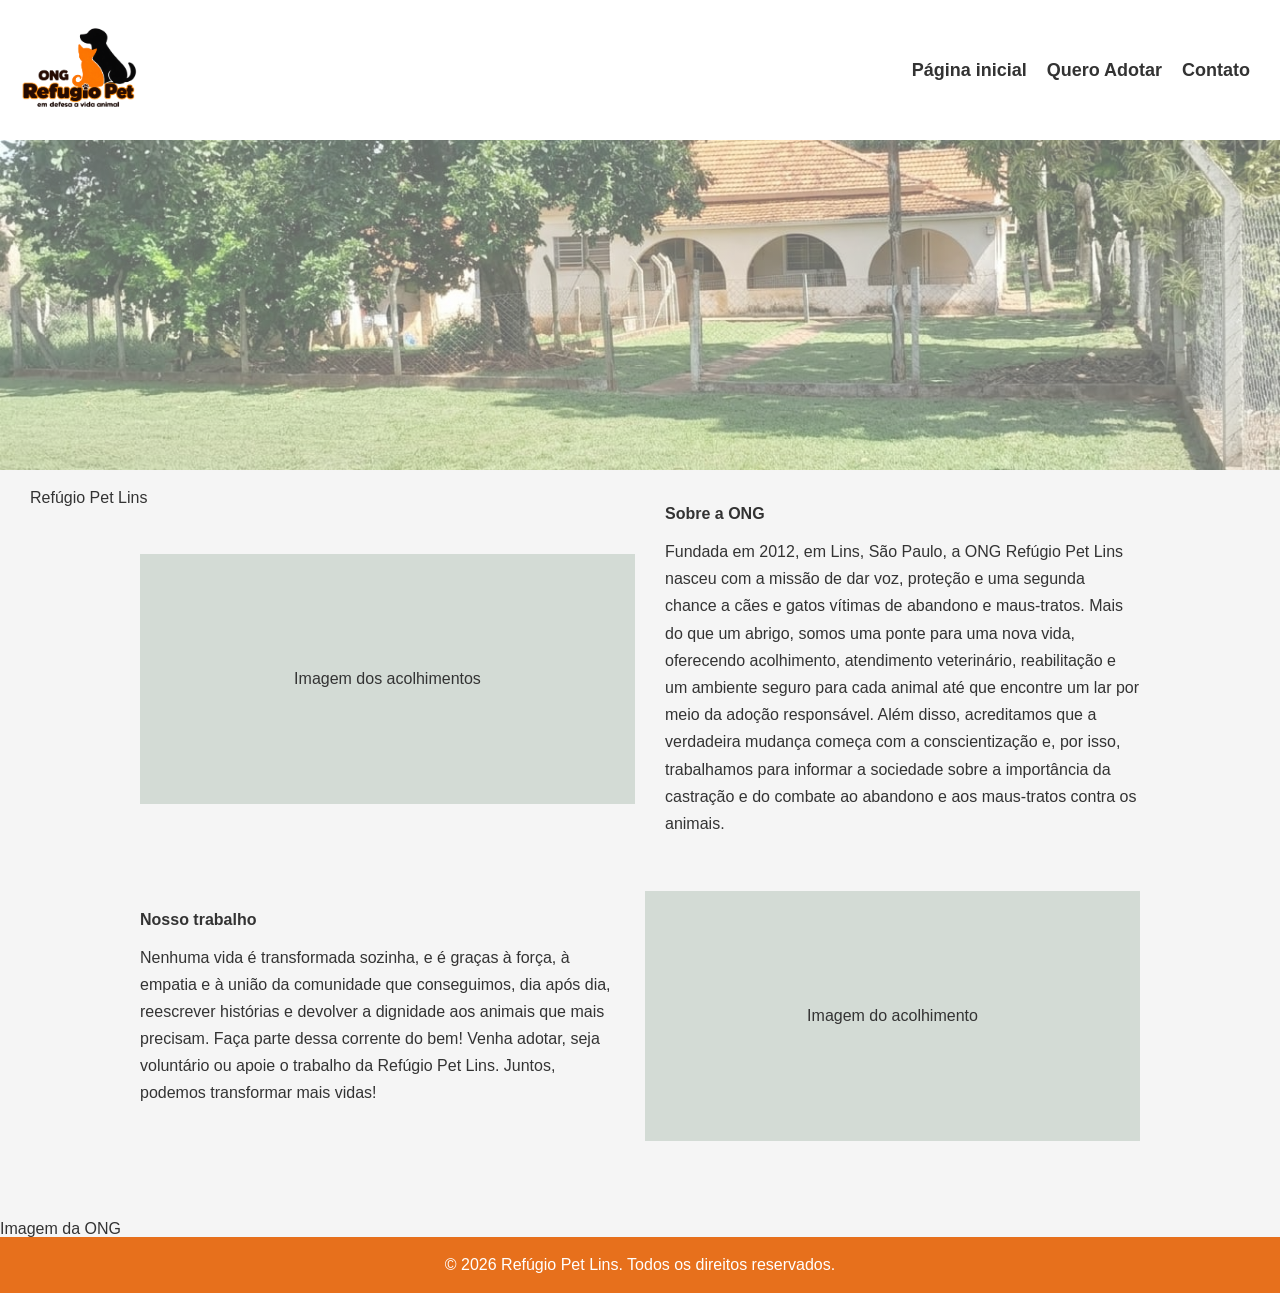
==== codigo/index.html @ ad3b500c "edição dos htmls e css" ====
<html lang="pt-br">

<head>
    <meta charset="UTF-8">
    <meta name="viewport" content="width=device-width, initial-scale=1.0">
    <title>Refúgio Pet Lins</title>

    <link rel="stylesheet" href="css/reset.css">
    <link rel="stylesheet" href="css/estilo.css">
</head>

<body>

    <header class="cabecalho">
        <h1 class="logo"><img src="img/logo-semfundo.png" alt="Refúgio Pet Lins"></h1>

        <nav class="menu-opcoes">
    <ul>
        <li><a href="index.html">Página inicial</a></li>
        <li><a href="catalogo.html">Quero Adotar</a></li>
        <li><a href="contato.html">Contato</a></li>
    </ul>
</nav>
    </header>

    <main>

        <section class="faixa-ong">
        </section>

        <section class="secao-principal">

                <h2>Refúgio Pet Lins</h2>
            </div>

            <div class="conteudo-principal">

                <div class="linha-conteudo">

                    <div class="imagem-ong">
                        <p>Imagem dos acolhimentos</p>
                    </div>
                    <div class="texto-ong">
                        <h1>Sobre a ONG</h1>

                        <p>
                           Fundada em 2012, em Lins, São Paulo, a ONG Refúgio Pet Lins nasceu com a missão de dar voz, proteção e uma segunda chance a cães e gatos vítimas de abandono e maus-tratos. Mais do que um abrigo, somos uma ponte para uma nova vida, oferecendo acolhimento, atendimento veterinário, reabilitação e um ambiente seguro para cada animal até que encontre um lar por meio da adoção responsável. Além disso, acreditamos que a verdadeira mudança começa com a conscientização e, por isso, trabalhamos para informar a sociedade sobre a importância da castração e do combate ao abandono e aos maus-tratos contra os animais.
                        </p>
                    </div>

                </div>


                <div class="linha-conteudo">
                    <div class="texto-ong">
                        <h1>Nosso trabalho</h1>

                        <p>
                            Nenhuma vida é transformada sozinha, e é graças à força, à empatia e à união da comunidade que conseguimos, dia após dia, reescrever histórias e devolver a dignidade aos animais que mais precisam. Faça parte dessa corrente do bem! Venha adotar, seja voluntário ou apoie o trabalho da Refúgio Pet Lins. Juntos, podemos transformar mais vidas!
                        </p>
                    </div>

                    <div class="imagem-ong">
                        <p>Imagem do acolhimento</p>
                    </div>

                </div>

            </div>

        </section>

        <section class="faixa-rodapé">
            <p>Imagem da ONG</p>
        </section>

    </main>

    <footer id="contato">
        <div class="container-rodape">
            <p>
                &copy; 2026 Refúgio Pet Lins.
                Todos os direitos reservados.
            </p>
        </div>
    </footer>

</body>

</html>
---- codigo/css/estilo.css ----
body {
    min-height: 100%;
    margin: 0;
}

body {
    display: flex;
    flex-direction: column;
    min-height: 100vh;
    margin: 0;
    font-family: Arial, sans-serif;
    color: #333333;
}

/* Cabeçalho */
.cabecalho {
    background-color: #FFFFFF;
    position: relative;
    display: flex;
    align-items: center;
    justify-content: space-between;
    gap: 20px;
    padding: 30px 30px;
    min-height: 80px;
}

.logo  img{
    background-position: top left;
    font-size: 14px;
    padding-right: 35px;
    text-align: left;
    padding: 8px;
    position: absolute;
    top: 50%;
    transform: translateY(-50%);
    left: 10px;
    font-size: 24px;
    margin: 0;
    height: 120px;
    width: auto;
}

/* Menu de navegação */
.menu-opcoes ul {
    display: flex;
    flex-wrap: wrap;
    gap: 20px;
    list-style: none;
    margin: 0;
    padding: 0;
    position: relative;
}

.menu-opcoes a {
    color: #333333;
    text-decoration: none;
    font-size: 18px;
    font-weight: bold;
}

.menu-opcoes a:hover {
    text-decoration: none;
    color: #E7701C;
}

/* Conteúdo principal */
main {
    flex: 1;
    background-color: #F5F5F5;
}

.faixa-ong {
    background-image: linear-gradient( rgba(255, 255, 255, 0.4), rgba(255, 255, 255, 0.4)), url('../img/lar-pet.jpeg');
    background-size: cover;
    background-position: center;
    background-repeat: no-repeat;
    width: auto;
    height:  250px;
    padding: 40px;
    text-align: center;
}

.secao-principal {
    padding: 20px 30px 40px;
}

.logo-central {
    text-align: center;
    padding: 30px 0;
    color: #333333;
}

.logo-central img {
    display: block;
    height: 200px;
    width: auto;
    margin: 0 auto;
}

.conteudo-principal {
    max-width: 1000px;
    margin: 0 auto;
}

/* Linhas de texto e imagem */
.linha-conteudo {
    display: flex;
    align-items: center;
    gap: 30px;
    margin-bottom: 40px;
}

.texto-ong,
.imagem-ong {
    flex: 1;
    min-width: 0;
}

.texto-ong h2 {
    margin-top: 0;
    margin-bottom: 16px;
}

.texto-ong p {
    line-height: 1.7;
    margin-bottom: 14px;
}

/* Espaço reservado para as imagens */
.imagem-ong {
    background-color: #D3DBD5;
    min-height: 250px;
    display: flex;
    align-items: center;
    justify-content: center;
    text-align: center;
    padding: 10px;
    box-sizing: border-box;
}

/* Rodapé */
footer {
    background-color: #E7701C;
    color: #FFFFFF;
    padding: 20px;
    text-align: center;
}

.container-rodape {
    max-width: 1000px;
    margin: 0 auto;
}

.texto-ong h1 {
    margin-top: 0;
    margin-bottom: 16px;
    font-weight: bold;
}
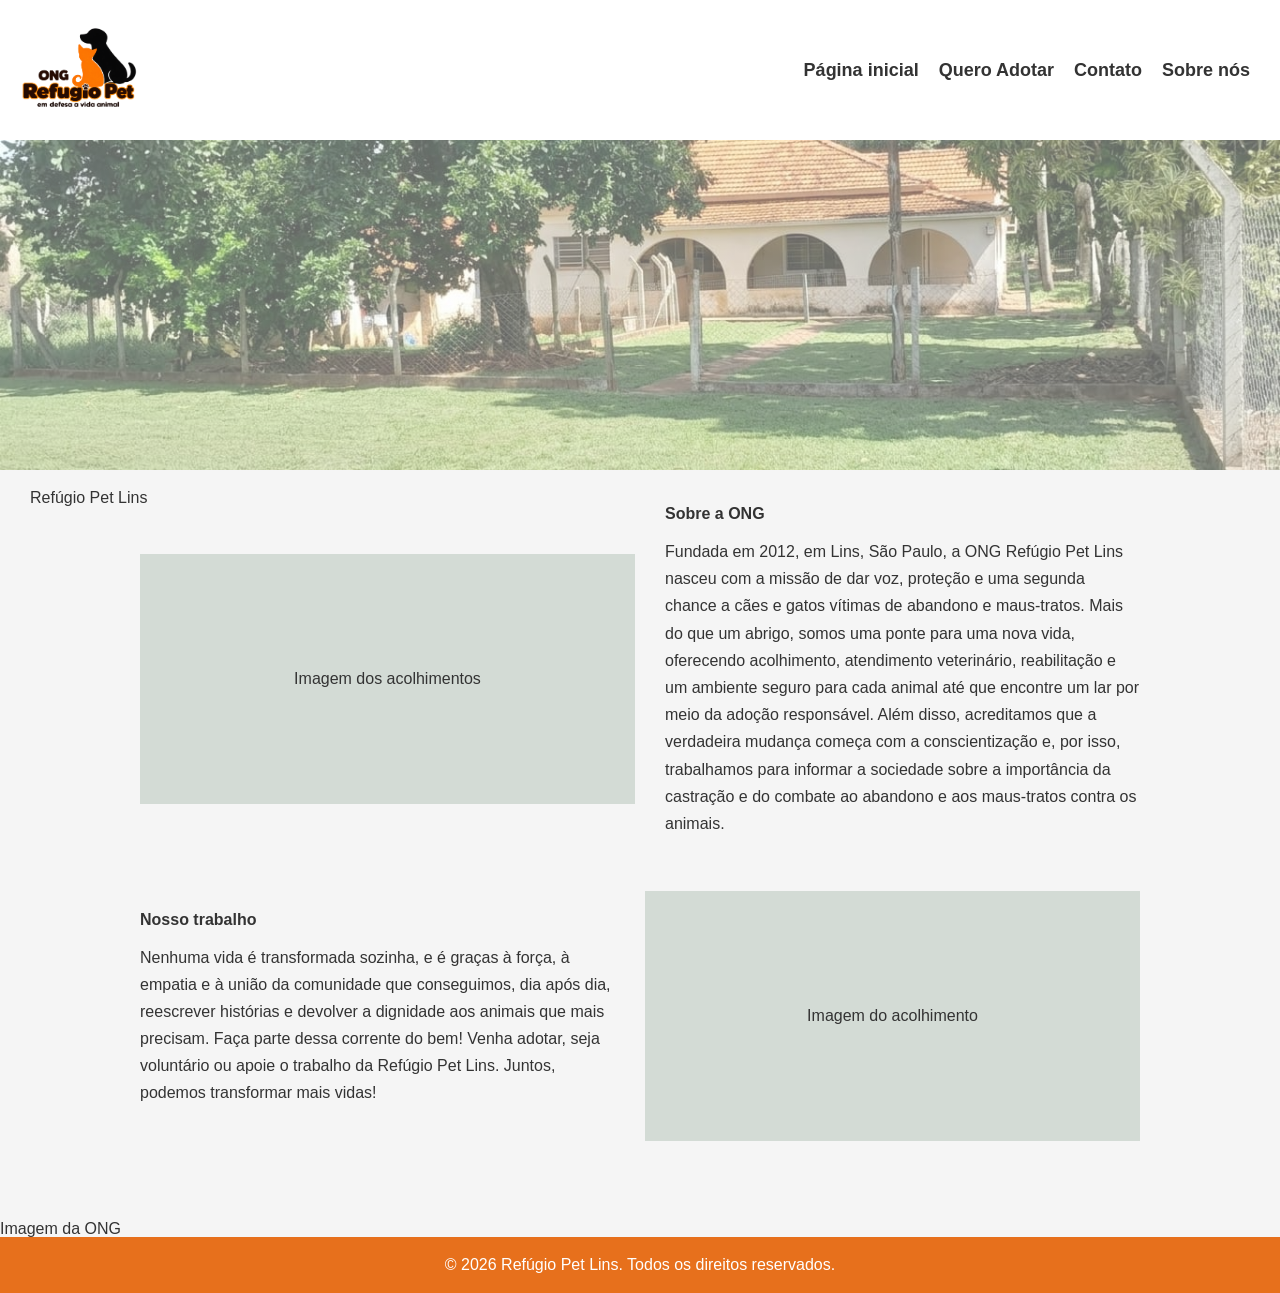
==== commit 50dee8de: "Adição da página inicial" ====
--- a/codigo/index.html
+++ b/codigo/index.html
@@ -16,9 +16,10 @@
 
         <nav class="menu-opcoes">
     <ul>
-        <li><a href="index.html">Página inicial</a></li>
+        <li><a href="pagina-inicial.html">Página inicial</a></li>
         <li><a href="catalogo.html">Quero Adotar</a></li>
         <li><a href="contato.html">Contato</a></li>
+        <li><a href="index.html">Sobre nós</a></li>
     </ul>
 </nav>
     </header>
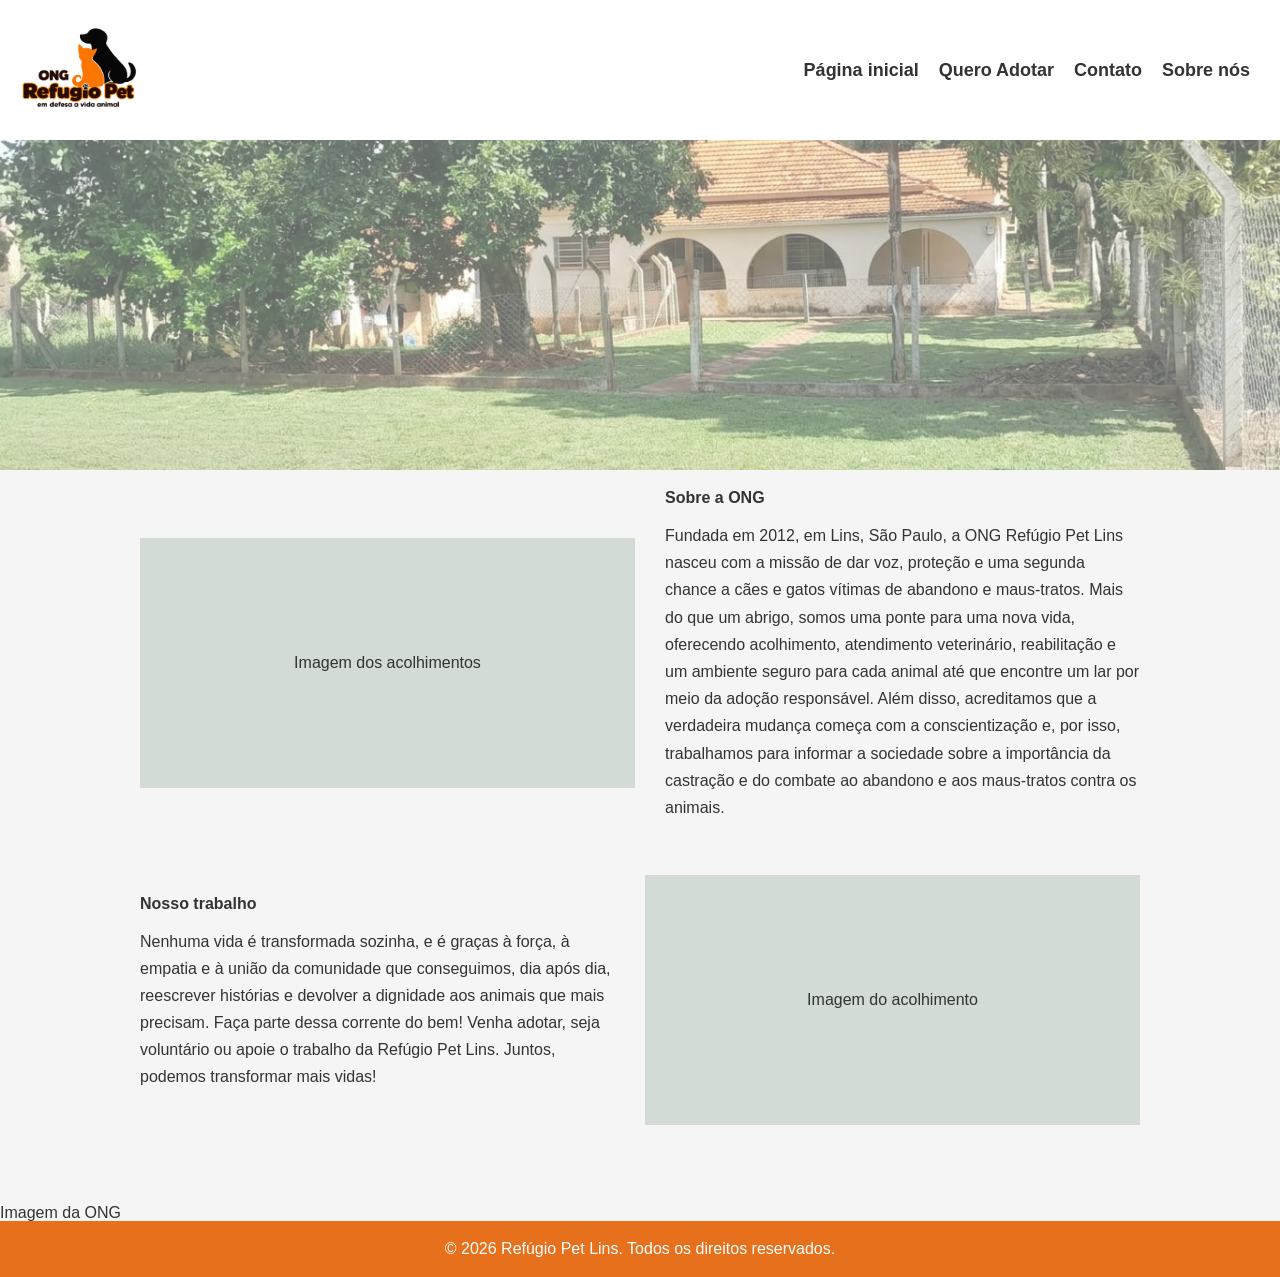
==== commit 1489a352: "frase de impacto no final da página inicial" ====
--- a/codigo/index.html
+++ b/codigo/index.html
@@ -30,8 +30,6 @@
         </section>
 
         <section class="secao-principal">
-
-                <h2>Refúgio Pet Lins</h2>
             </div>
 
             <div class="conteudo-principal">
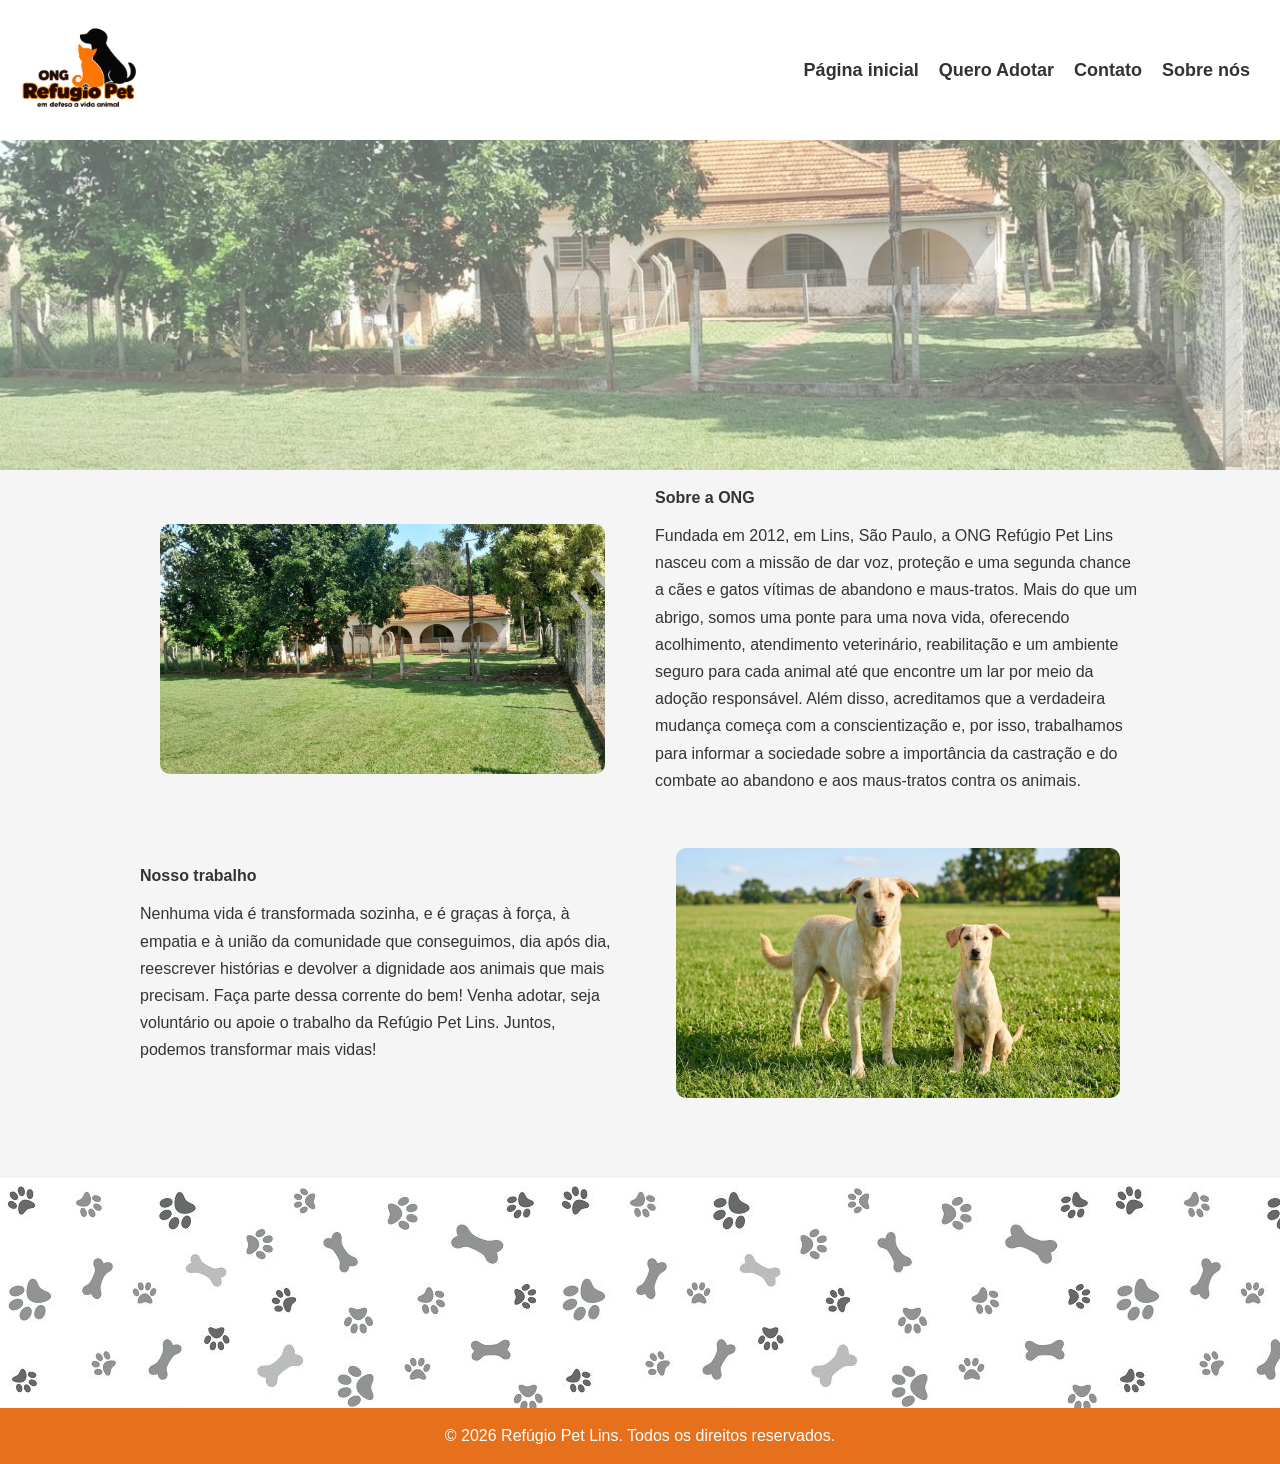
==== commit 7692a412: "organização e alteração de todas as páginas" ====
--- a/codigo/index.html
+++ b/codigo/index.html
@@ -12,7 +12,7 @@
 <body>
 
     <header class="cabecalho">
-        <h1 class="logo"><img src="img/logo-semfundo.png" alt="Refúgio Pet Lins"></h1>
+        <h1 class="logo"><a href="pagina-inicial.html"><img src="img/logo-semfundo.png" alt="Refúgio Pet Lins"></a></h1>
 
         <nav class="menu-opcoes">
     <ul>
@@ -37,8 +37,9 @@
                 <div class="linha-conteudo">
 
                     <div class="imagem-ong">
-                        <p>Imagem dos acolhimentos</p>
+                        <img src="img/lar-pet.jpeg">
                     </div>
+
                     <div class="texto-ong">
                         <h1>Sobre a ONG</h1>
 
@@ -60,7 +61,7 @@
                     </div>
 
                     <div class="imagem-ong">
-                        <p>Imagem do acolhimento</p>
+                        <img src="img/WhatsApp Image 2026-11-08 at 14.06.10 (3).jpeg">
                     </div>
 
                 </div>
@@ -70,7 +71,6 @@
         </section>
 
         <section class="faixa-rodapé">
-            <p>Imagem da ONG</p>
         </section>
 
     </main>
--- a/codigo/css/estilo.css
+++ b/codigo/css/estilo.css
@@ -80,6 +80,15 @@
     text-align: center;
 }
 
+.faixa-rodapé {
+   background-image: url(../img/fundo-patas.jpeg);
+    background-repeat: repeat;
+    width: auto;
+    height:  150px;
+    padding: 40px;
+    text-align: center;
+}
+
 .secao-principal {
     padding: 20px 30px 40px;
 }
@@ -128,14 +137,22 @@
 
 /* Espaço reservado para as imagens */
 .imagem-ong {
-    background-color: #D3DBD5;
-    min-height: 250px;
     display: flex;
     align-items: center;
     justify-content: center;
     text-align: center;
-    padding: 10px;
     box-sizing: border-box;
+}
+
+.imagem-ong img {
+    width: auto;
+    height:250px;
+    object-fit: cover; /* Corta a imagem sem distorcer */
+    display: block;
+    background-size: cover;
+    background-position: center;
+    background-repeat: no-repeat;
+    border-radius: 10px;
 }
 
 /* Rodapé */
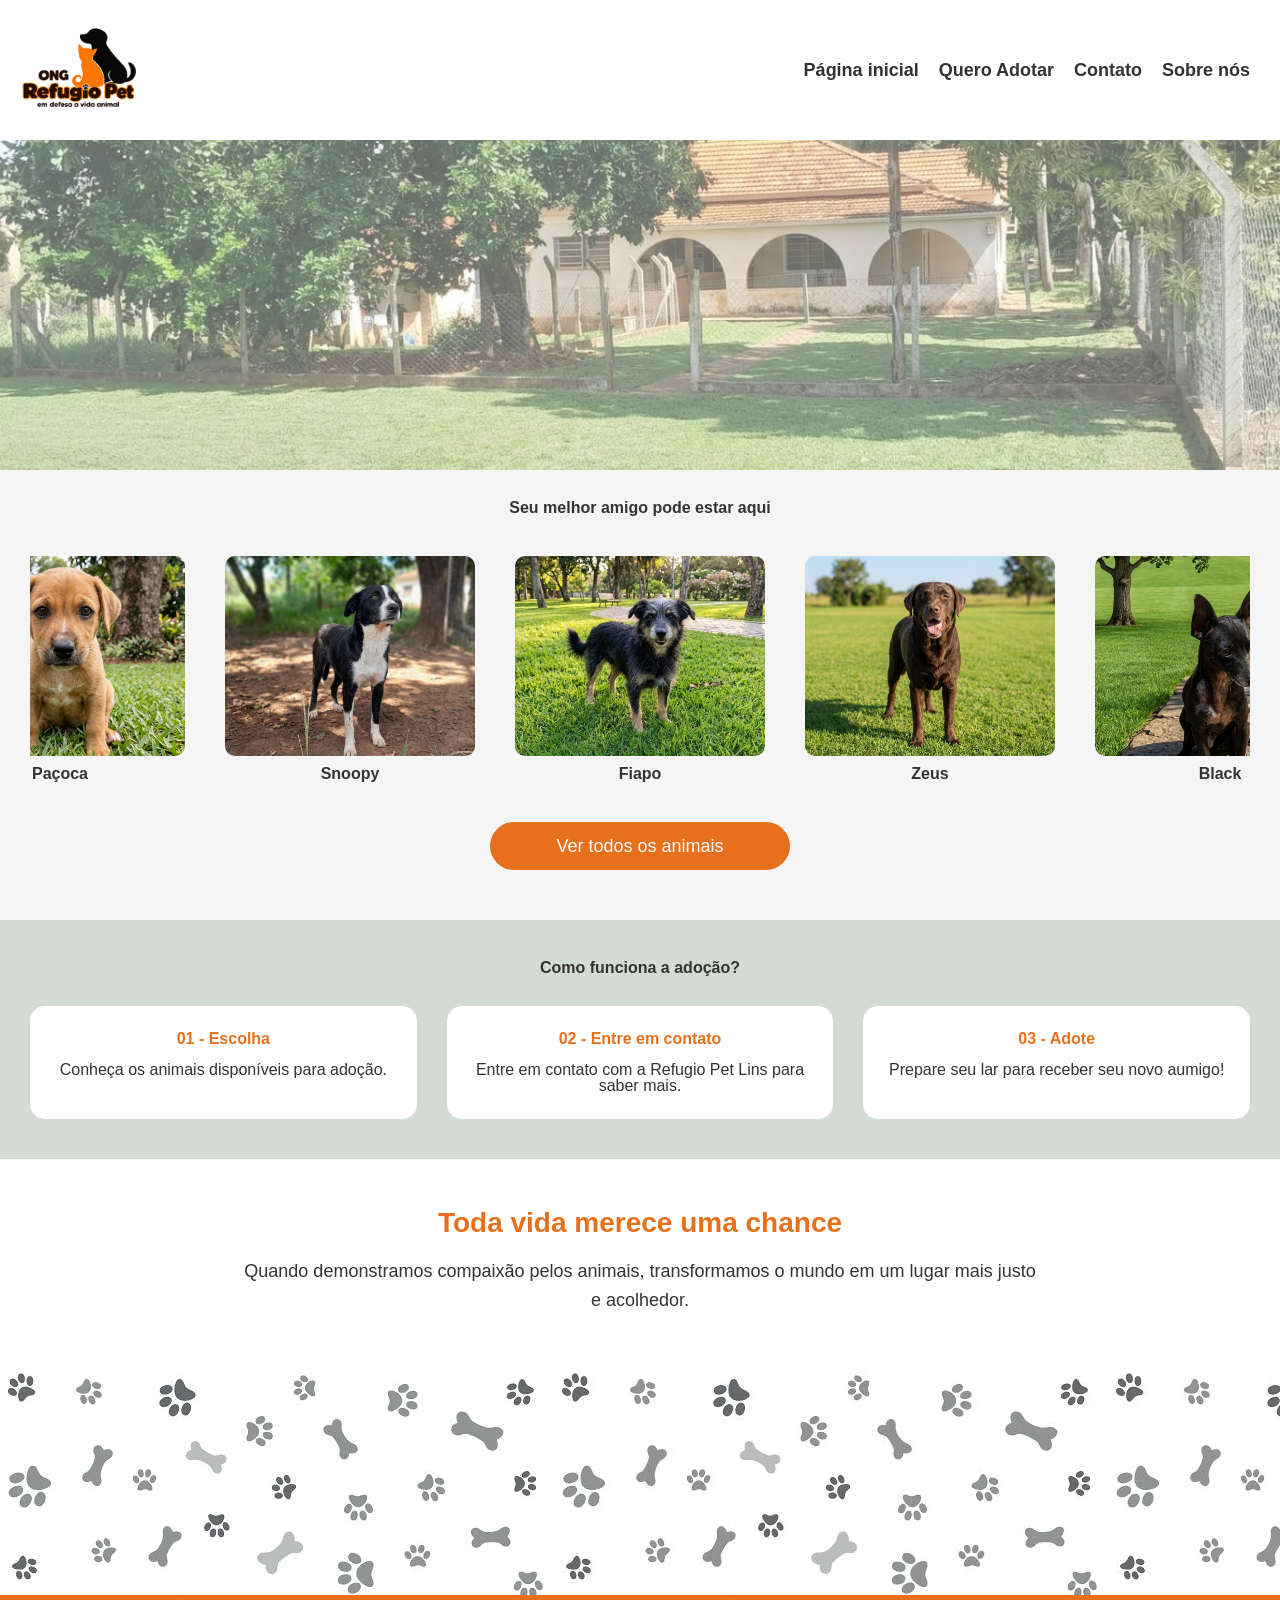
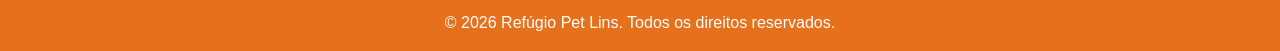
==== commit 6e5d8ee4: "Renomeado a pagina inicial como index" ====
--- a/codigo/index.html
+++ b/codigo/index.html
@@ -6,7 +6,7 @@
     <title>Refúgio Pet Lins</title>
 
     <link rel="stylesheet" href="css/reset.css">
-    <link rel="stylesheet" href="css/estilo.css">
+    <link rel="stylesheet" href="css/pagina-inicial.css">
 </head>
 
 <body>
@@ -16,10 +16,10 @@
 
         <nav class="menu-opcoes">
     <ul>
-        <li><a href="pagina-inicial.html">Página inicial</a></li>
+        <li><a href="index.html">Página inicial</a></li>
         <li><a href="catalogo.html">Quero Adotar</a></li>
         <li><a href="contato.html">Contato</a></li>
-        <li><a href="index.html">Sobre nós</a></li>
+        <li><a href="sobre.html">Sobre nós</a></li>
     </ul>
 </nav>
     </header>
@@ -29,53 +29,94 @@
         <section class="faixa-ong">
         </section>
 
-        <section class="secao-principal">
+        
+<section class="secao-principal">
+
+    <div class="titulo-secao">
+        <h2>Seu melhor amigo pode estar aqui</h2>
+    </div>
+
+    <div class="carrossel">
+
+        <div class="lista-animais">
+
+            <div class="card-animal">
+                <img src="img/paçoca.jpeg" alt="Animal disponível para adoção">
+                <h3>Paçoca</h3>
             </div>
 
-            <div class="conteudo-principal">
-
-                <div class="linha-conteudo">
-
-                    <div class="imagem-ong">
-                        <img src="img/lar-pet.jpeg">
-                    </div>
-
-                    <div class="texto-ong">
-                        <h1>Sobre a ONG</h1>
-
-                        <p>
-                           Fundada em 2012, em Lins, São Paulo, a ONG Refúgio Pet Lins nasceu com a missão de dar voz, proteção e uma segunda chance a cães e gatos vítimas de abandono e maus-tratos. Mais do que um abrigo, somos uma ponte para uma nova vida, oferecendo acolhimento, atendimento veterinário, reabilitação e um ambiente seguro para cada animal até que encontre um lar por meio da adoção responsável. Além disso, acreditamos que a verdadeira mudança começa com a conscientização e, por isso, trabalhamos para informar a sociedade sobre a importância da castração e do combate ao abandono e aos maus-tratos contra os animais.
-                        </p>
-                    </div>
-
-                </div>
-
-
-                <div class="linha-conteudo">
-                    <div class="texto-ong">
-                        <h1>Nosso trabalho</h1>
-
-                        <p>
-                            Nenhuma vida é transformada sozinha, e é graças à força, à empatia e à união da comunidade que conseguimos, dia após dia, reescrever histórias e devolver a dignidade aos animais que mais precisam. Faça parte dessa corrente do bem! Venha adotar, seja voluntário ou apoie o trabalho da Refúgio Pet Lins. Juntos, podemos transformar mais vidas!
-                        </p>
-                    </div>
-
-                    <div class="imagem-ong">
-                        <img src="img/WhatsApp Image 2026-11-08 at 14.06.10 (3).jpeg">
-                    </div>
-
-                </div>
-
+            <div class="card-animal">
+                <img src="img/snoop.jpeg" alt="Animal disponível para adoção">
+                <h3>Snoopy</h3>
             </div>
 
-        </section>
+            <div class="card-animal">
+                <img src="img/fiapo.jpeg" alt="Animal disponível para adoção">
+                <h3>Fiapo</h3>
+            </div>
+
+            <div class="card-animal">
+                <img src="img/zeus.jpeg" alt="Animal disponível para adoção">
+                <h3>Zeus</h3>
+            </div>
+
+            <div class="card-animal">
+                <img src="img/black.jpeg" alt="Animal disponível para adoção">
+                <h3>Black</h3>
+            </div>
+
+        </div>
+
+    </div>
+
+    <a href="catalogo.html" class="botao-animais">
+    Ver todos os animais
+</a>
+
+</section>
+
+<section class="como-adotar">
+
+    <div class="titulo-secao">
+        <h2>Como funciona a adoção?</h2>
+    </div>
+
+    <div class="etapas-adocao">
+
+        <div class="etapa">
+            <h3>01 - Escolha</h3>
+            <p>Conheça os animais disponíveis para adoção.</p>
+        </div>
+
+        <div class="etapa">
+            <h3>02 - Entre em contato</h3>
+            <p>Entre em contato com a Refugio Pet Lins para saber mais.</p>
+        </div>
+
+        <div class="etapa">
+            <h3>03 - Adote</h3>
+            <p>Prepare seu lar para receber seu novo aumigo!</p>
+        </div>
+
+    </div>
+
+</section>
+
+<section class="melhor-amigo">
+    <div class="conteudo-melhor-amigo">
+        <h2>Toda vida merece uma chance</h2>
+        <p>
+            Quando demonstramos compaixão pelos animais, transformamos o mundo em um lugar mais justo e acolhedor.
+        </p>
+    </div>
+</section>
 
         <section class="faixa-rodapé">
         </section>
 
     </main>
 
-    <footer id="contato">
+<footer id="contato">
         <div class="container-rodape">
             <p>
                 &copy; 2026 Refúgio Pet Lins.
--- a/codigo/css/pagina-inicial.css
+++ b/codigo/css/pagina-inicial.css
@@ -0,0 +1,218 @@
+
+/* Configurações gerais */
+body {
+    display: flex;
+    flex-direction: column;
+    min-height: 100vh;
+    margin: 0;
+    font-family: Arial, sans-serif;
+    color: #333333;
+}
+
+/* Cabeçalho */
+.cabecalho {
+    background-color: #FFFFFF;
+    position: relative;
+    display: flex;
+    align-items: center;
+    justify-content: space-between;
+    gap: 20px;
+    padding: 30px;
+    min-height: 80px;
+}
+
+.logo img {
+    position: absolute;
+    top: 50%;
+    transform: translateY(-50%);
+    left: 10px;
+    height: 120px;
+    width: auto;
+    padding: 8px;
+}
+
+/* Menu de navegação */
+.menu-opcoes ul {
+    display: flex;
+    flex-wrap: wrap;
+    gap: 20px;
+    list-style: none;
+    margin: 0;
+    padding: 0;
+    position: relative;
+}
+
+.menu-opcoes a {
+    color: #333333;
+    text-decoration: none;
+    font-size: 18px;
+    font-weight: bold;
+}
+
+.menu-opcoes a:hover {
+    color: #E7701C;
+}
+
+/* Conteúdo principal */
+main {
+    flex: 1;
+    background-color: #F5F5F5;
+}
+
+/* Banner principal */
+.faixa-ong {
+    background-image:
+        linear-gradient(rgba(255, 255, 255, 0.4), rgba(255, 255, 255, 0.4)),
+        url('../img/lar-pet.jpeg');
+    background-size: cover;
+    background-position: center;
+    background-repeat: no-repeat;
+    width: auto;
+    height: 250px;
+    padding: 40px;
+    text-align: center;
+}
+
+.faixa-rodapé {
+   background-image: url(../img/fundo-patas.jpeg);
+    background-repeat: repeat;
+    width: auto;
+    height:  150px;
+    padding: 40px;
+    text-align: center;
+}
+
+/* Seção de animais */
+.secao-principal {
+    padding: 30px;
+}
+
+.titulo-secao {
+    text-align: center;
+    margin-bottom: 20px;
+}
+
+/* Carrossel */
+.lista-animais {
+    display: flex;
+    gap: 40px;
+    padding: 20px;
+    overflow-x: auto;
+    scroll-snap-type: x mandatory;
+    justify-content: center;
+}
+
+/* Cards dos animais */
+.card-animal {
+    flex: 0 0 250px;
+    scroll-snap-align: start;
+}
+
+/* Imagens dos animais */
+.card-animal img {
+    display: block;
+    width: 100%;
+    height: 200px;
+    object-fit: cover;
+    object-position: center;
+    border-radius: 10px;
+}
+
+/* Nome dos animais */
+.card-animal h3 {
+    text-align: center;
+    margin-top: 10px;
+    font-weight: bold;
+}
+
+.botao-animais {
+    display: block;
+    width: 300px;
+    box-sizing: border-box;
+    margin: 20px auto;
+    background-color: #E7701C;
+    color: #FFFFFF;
+    border: none;
+    border-radius: 30px;
+    padding: 15px;
+    font-size: 18px;
+    text-align: center;
+    text-decoration: none;
+    cursor: pointer;
+    transition: background-color 0.3s;
+}
+
+.botao-animais:hover {
+    background-color: #cc5e17;
+}
+
+.titulo-secao h2 {
+    font-weight: bold;
+}
+
+.como-adotar {
+    padding: 40px 30px;
+    background-color: #D3DBD5;
+}
+
+.etapas-adocao {
+    display: flex;
+    justify-content: center;
+    gap: 30px;
+    margin-top: 30px;
+}
+
+.etapa {
+    flex: 1;
+    text-align: center;
+    padding: 25px;
+    background-color: #FFFFFF;
+    border-radius: 15px;
+}
+
+.etapa h3 {
+    color: #E7701C;
+    margin-bottom: 15px;
+    font-weight: bold;
+}
+
+.etapa p {
+    color: #333333;
+}
+
+.melhor-amigo {
+    background-color: #FFFFFF;
+    padding: 50px 30px;
+    text-align: center;
+}
+
+.conteudo-melhor-amigo {
+    max-width: 800px;
+    margin: 0 auto;
+}
+
+.conteudo-melhor-amigo h2 {
+    color: #E7701C;
+    font-size: 28px;
+    font-weight: bold;
+    margin-bottom: 20px;
+}
+
+.conteudo-melhor-amigo p {
+    color: #333333;
+    font-size: 18px;
+    line-height: 1.6;
+}
+
+/* Rodapé */
+footer {
+    background-color: #E7701C;
+    color: #FFFFFF;
+    padding: 20px;
+    text-align: center;
+}
+
+.container-rodape {
+    max-width: 1000px;
+    margin: 0 auto;
+}
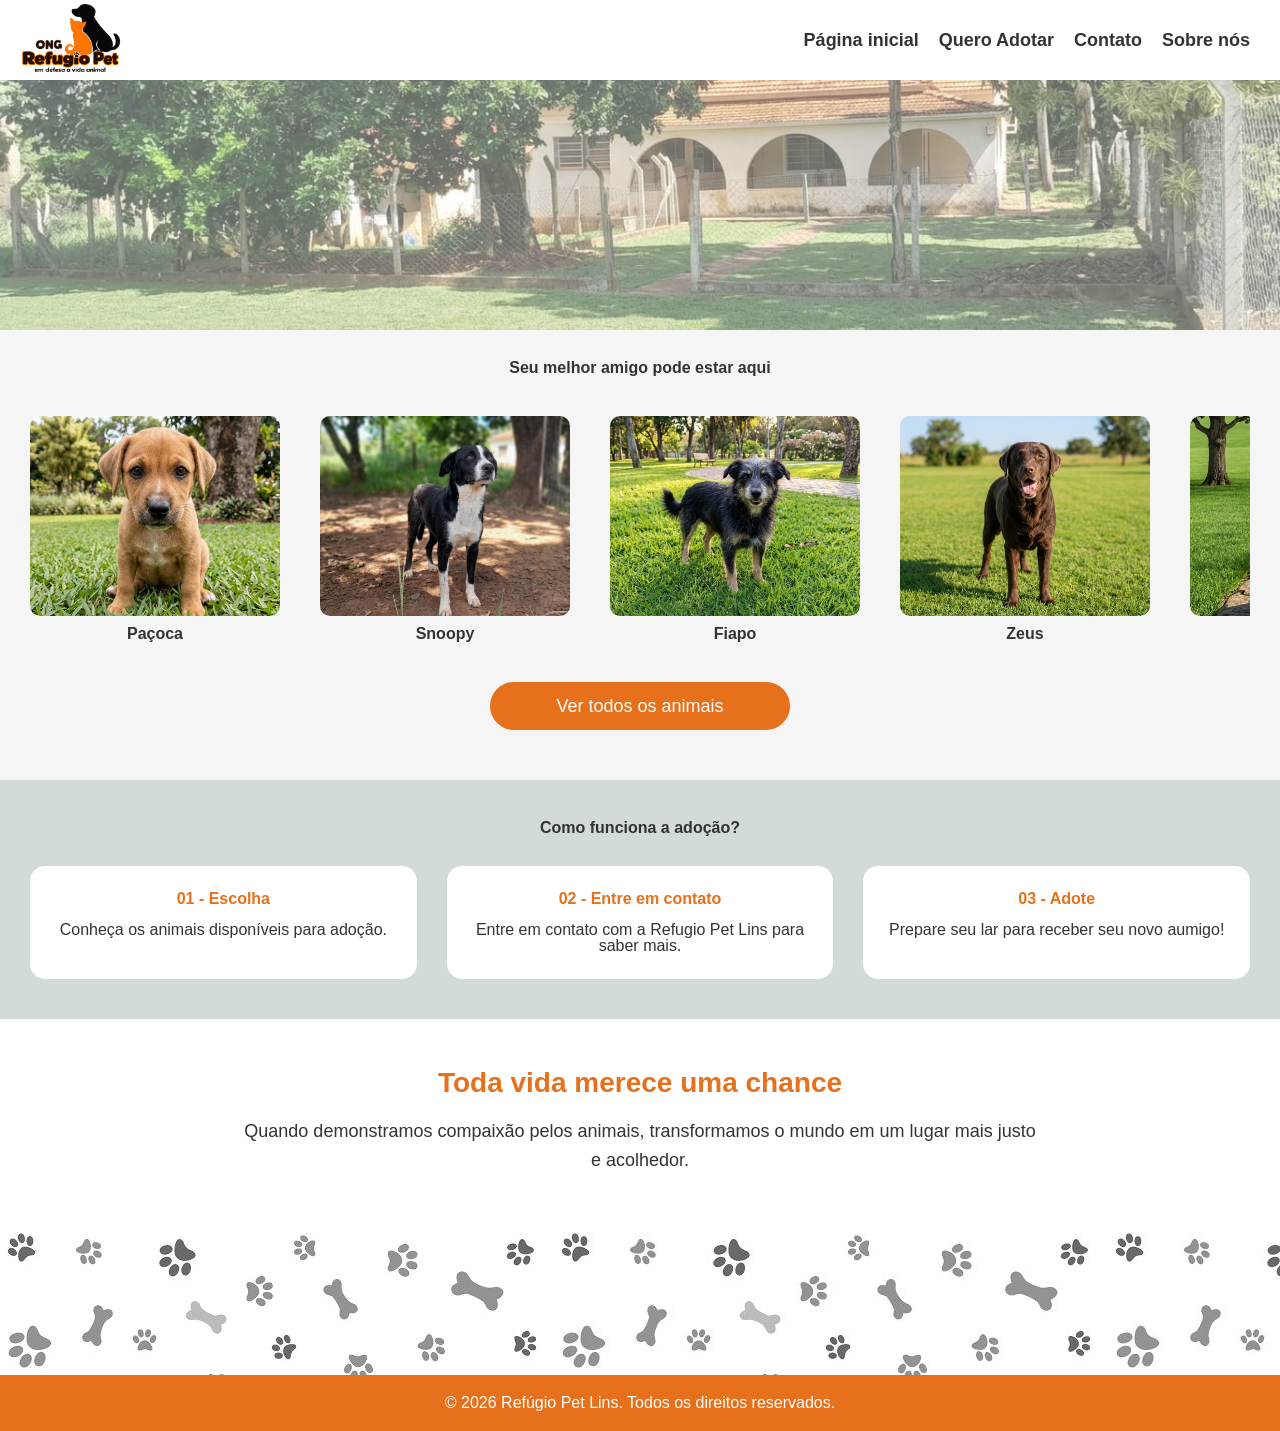
==== commit 1462f49e: "responsividade do projeto" ====
--- a/codigo/index.html
+++ b/codigo/index.html
@@ -1,18 +1,21 @@
+<!DOCTYPE html>
 <html lang="pt-br">
 
 <head>
     <meta charset="UTF-8">
     <meta name="viewport" content="width=device-width, initial-scale=1.0">
     <title>Refúgio Pet Lins</title>
-
     <link rel="stylesheet" href="css/reset.css">
     <link rel="stylesheet" href="css/pagina-inicial.css">
+    <link rel="stylesheet" href="css/responsivo.css">
 </head>
 
 <body>
 
     <header class="cabecalho">
-        <h1 class="logo"><a href="pagina-inicial.html"><img src="img/logo-semfundo.png" alt="Refúgio Pet Lins"></a></h1>
+        <h1 class="logo">
+          <a href="index.html"><img src="img/logo-semfundo.png" alt="Refúgio Pet Lins"></a>
+        </h1>
 
         <nav class="menu-opcoes">
     <ul>
--- a/codigo/css/pagina-inicial.css
+++ b/codigo/css/pagina-inicial.css
@@ -216,3 +216,195 @@
     max-width: 1000px;
     margin: 0 auto;
 }
+
+
+/* =====================================
+   RESPONSIVIDADE - TABLETS E CELULARES
+===================================== */
+
+/* Tablets */
+@media screen and (max-width: 768px) {
+
+    /* Cabeçalho */
+    .cabecalho {
+        flex-direction: column;
+        padding: 20px 10px;
+        gap: 15px;
+    }
+
+    .logo img {
+        position: static;
+        transform: none;
+        height: 90px;
+        width: auto;
+        padding: 0;
+    }
+
+    /* Menu */
+    .menu-opcoes ul {
+        justify-content: center;
+        flex-wrap: wrap;
+        gap: 15px;
+    }
+
+    .menu-opcoes a {
+        font-size: 16px;
+    }
+
+    /* Banner */
+    .faixa-ong {
+        height: 180px;
+        padding: 20px;
+        background-position: center;
+    }
+
+    /* Títulos */
+    .titulo-secao {
+        padding: 0 15px;
+    }
+
+    .titulo-secao h2 {
+        font-size: 22px;
+    }
+
+    /* Carrossel */
+    .lista-animais {
+        justify-content: flex-start;
+        gap: 20px;
+        padding: 15px;
+    }
+
+    .card-animal {
+        flex: 0 0 200px;
+    }
+
+    .card-animal img {
+        height: 180px;
+    }
+
+    /* Botão */
+    .botao-animais {
+        width: 80%;
+        max-width: 300px;
+        font-size: 16px;
+    }
+
+    /* Etapas da adoção */
+    .etapas-adocao {
+        flex-direction: column;
+        gap: 20px;
+        padding: 0 20px;
+    }
+
+    .etapa {
+        width: auto;
+        flex: none;
+    }
+
+    /* Seção melhor amigo */
+    .melhor-amigo {
+        padding: 30px 20px;
+    }
+
+    .conteudo-melhor-amigo h2 {
+        font-size: 24px;
+    }
+
+    .conteudo-melhor-amigo p {
+        font-size: 16px;
+    }
+
+    /* Rodapé */
+    .faixa-rodapé {
+        height: 100px;
+        padding: 20px;
+    }
+}
+
+
+/* Celulares pequenos */
+@media screen and (max-width: 480px) {
+
+    /* Cabeçalho */
+    .cabecalho {
+        padding: 15px 10px;
+    }
+
+    .logo img {
+        height: 75px;
+    }
+
+    /* Menu */
+    .menu-opcoes ul {
+        gap: 10px;
+    }
+
+    .menu-opcoes a {
+        font-size: 14px;
+    }
+
+    /* Banner */
+    .faixa-ong {
+        height: 140px;
+        padding: 10px;
+    }
+
+    /* Títulos */
+    .titulo-secao h2 {
+        font-size: 19px;
+    }
+
+    /* Animais */
+    .lista-animais {
+        gap: 15px;
+        padding: 10px;
+    }
+
+    .card-animal {
+        flex: 0 0 160px;
+    }
+
+    .card-animal img {
+        height: 150px;
+    }
+
+    .card-animal h3 {
+        font-size: 16px;
+    }
+
+    /* Botão */
+    .botao-animais {
+        width: 90%;
+        padding: 13px;
+        font-size: 15px;
+    }
+
+    /* Etapas */
+    .etapa {
+        padding: 20px 15px;
+    }
+
+    .etapa h3 {
+        font-size: 17px;
+    }
+
+    .etapa p {
+        font-size: 14px;
+    }
+
+    /* Texto final */
+    .conteudo-melhor-amigo h2 {
+        font-size: 21px;
+    }
+
+    .conteudo-melhor-amigo p {
+        font-size: 15px;
+        line-height: 1.5;
+    }
+
+    /* Rodapé */
+    footer {
+        padding: 15px;
+        font-size: 13px;
+    }
+}
--- a/codigo/css/responsivo.css
+++ b/codigo/css/responsivo.css
@@ -0,0 +1,88 @@
+*, *::before, *::after { box-sizing: border-box; }
+html { -webkit-text-size-adjust: 100%; }
+img { max-width: 100%; }
+body { overflow-x: hidden; }
+
+.foto-animal { width: 100%; }
+
+.lista-animais {
+    justify-content: safe center;
+    -webkit-overflow-scrolling: touch;
+}
+
+.contatos li img { flex-shrink: 0; }
+.contatos li a { overflow-wrap: anywhere; }
+
+/* ---------- até 1024px ---------- */
+@media screen and (max-width: 1024px) {
+    .secao-principal { padding-left: 20px; padding-right: 20px; }
+
+    .conteudo {
+        flex-direction: column;
+        align-items: center;
+        padding: 0 20px;
+    }
+    .form { width: 100%; max-width: 500px; }
+    .contatos { width: 100%; max-width: 500px; height: auto; }
+    .contatos li { margin-bottom: 20px; }
+}
+
+/* ---------- até 768px (tablet) ---------- */
+@media screen and (max-width: 768px) {
+    .cabecalho { flex-direction: column; padding: 20px 10px; gap: 15px; }
+    .logo img { position: static; transform: none; height: 90px; width: auto; padding: 0; }
+    .menu-opcoes ul { justify-content: center; gap: 10px 18px; }
+    .menu-opcoes a { display: inline-block; padding: 6px 2px; font-size: 16px; }
+
+    .faixa-ong { height: 180px; padding: 20px; }
+    .faixa-rodapé { height: 100px; padding: 20px; }
+    .secao-principal { padding: 20px 15px 30px; }
+
+    .conteudo-principal { padding: 0 10px; }
+    .linha-conteudo { flex-direction: column; gap: 20px; margin-bottom: 30px; }
+    .linha-conteudo .imagem-ong { order: -1; width: 100%; }
+    .imagem-ong img { width: 100%; height: 220px; }
+    .texto-ong h1 { font-size: 24px; }
+    .texto-ong p { font-size: 16px; line-height: 1.6; }
+
+    .logo-central { padding: 20px 10px; }
+    .logo-central h2 { font-size: 24px; }
+    .animais { padding: 10px; }
+    .grade-cards { gap: 20px; }
+    .card-animal { width: calc(50% - 10px); max-width: 300px; }
+    .info-animal p { font-size: 17px; }
+    .info-animal h1 { font-size: 22px; }
+
+    .form input { font-size: 16px; }
+    .form textarea { font-size: 16px; height: 140px; }
+    .contatos li a { font-size: 17px; }
+    .contatos li img { width: 44px; }
+    .maps iframe { height: 320px; }
+}
+
+/* ---------- até 480px (celular) ---------- */
+@media screen and (max-width: 480px) {
+    .cabecalho { padding: 15px 10px; }
+    .logo img { height: 75px; }
+    .menu-opcoes ul { gap: 6px 14px; }
+    .menu-opcoes a { font-size: 14px; }
+
+    .faixa-ong { height: 140px; padding: 10px; }
+    .faixa-rodapé { height: 80px; padding: 10px; }
+
+    .imagem-ong img { height: 190px; }
+    .texto-ong h1 { font-size: 21px; }
+    .texto-ong p { font-size: 15px; }
+
+    .logo-central h2 { font-size: 21px; }
+    .card-animal { width: 100%; max-width: 340px; }
+    .foto-animal { height: 220px; }
+
+    .conteudo { padding: 0 10px; }
+    .logo-central p { font-size: 14px; padding: 0 5px; }
+    .contatos li a { font-size: 15px; gap: 8px; }
+    .contatos li img { width: 40px; }
+    .maps iframe { height: 260px; }
+
+    footer { padding: 15px; font-size: 13px; }
+}
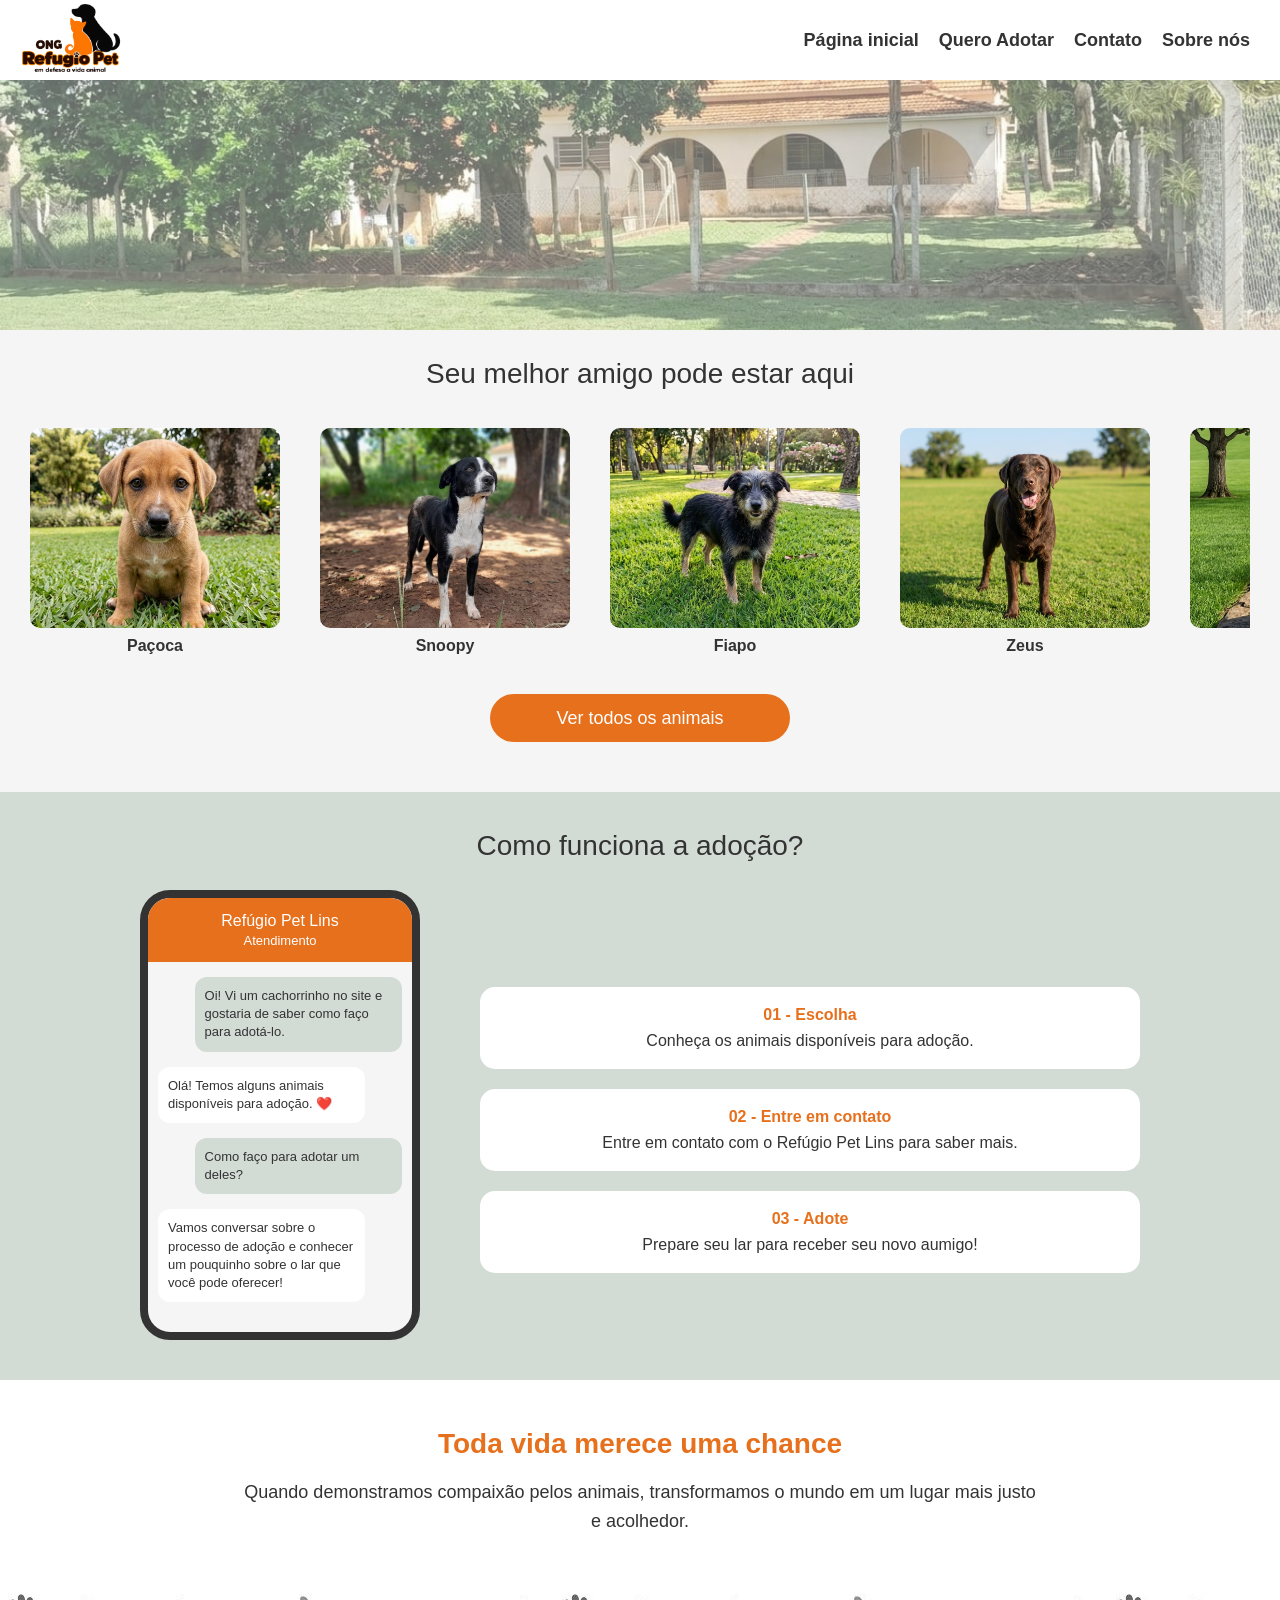
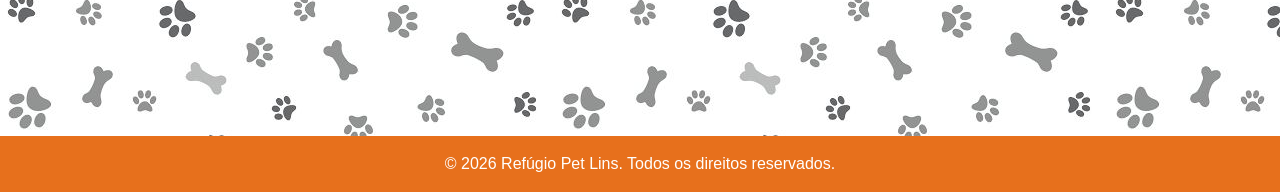
==== commit 4a2bf660: "Adicionado celular na página inicial" ====
--- a/codigo/index.html
+++ b/codigo/index.html
@@ -78,27 +78,61 @@
 
 </section>
 
+
 <section class="como-adotar">
 
     <div class="titulo-secao">
         <h2>Como funciona a adoção?</h2>
     </div>
 
-    <div class="etapas-adocao">
+    <div class="conteudo-adocao">
 
-        <div class="etapa">
-            <h3>01 - Escolha</h3>
-            <p>Conheça os animais disponíveis para adoção.</p>
+        <div class="etapas-adocao">
+
+            <div class="etapa">
+                <h3>01 - Escolha</h3>
+                <p>Conheça os animais disponíveis para adoção.</p>
+            </div>
+
+            <div class="etapa">
+                <h3>02 - Entre em contato</h3>
+                <p>Entre em contato com o Refúgio Pet Lins para saber mais.</p>
+            </div>
+
+            <div class="etapa">
+                <h3>03 - Adote</h3>
+                <p>Prepare seu lar para receber seu novo aumigo!</p>
+            </div>
+
         </div>
 
-        <div class="etapa">
-            <h3>02 - Entre em contato</h3>
-            <p>Entre em contato com a Refugio Pet Lins para saber mais.</p>
-        </div>
+        <div class="celular">
 
-        <div class="etapa">
-            <h3>03 - Adote</h3>
-            <p>Prepare seu lar para receber seu novo aumigo!</p>
+            <div class="topo-celular">
+                <h3>Refúgio Pet Lins</h3>
+                <p>Atendimento</p>
+            </div>
+
+            <div class="conversa">
+
+                <div class="mensagem enviada">
+                    Oi! Vi um cachorrinho no site e gostaria de saber como faço para adotá-lo.
+                </div>
+
+                <div class="mensagem recebida">
+                    Olá! Temos alguns animais disponíveis para adoção. ❤️
+                </div>
+
+                <div class="mensagem enviada">
+                    Como faço para adotar um deles?
+                </div>
+
+                <div class="mensagem recebida">
+                    Vamos conversar sobre o processo de adoção e conhecer um pouquinho sobre o lar que você pode oferecer!
+                </div>
+
+            </div>
+
         </div>
 
     </div>
--- a/codigo/css/pagina-inicial.css
+++ b/codigo/css/pagina-inicial.css
@@ -147,7 +147,7 @@
 }
 
 .titulo-secao h2 {
-    font-weight: bold;
+    font-size: 28px;
 }
 
 .como-adotar {
@@ -217,194 +217,94 @@
     margin: 0 auto;
 }
 
-
-/* =====================================
-   RESPONSIVIDADE - TABLETS E CELULARES
-===================================== */
-
-/* Tablets */
-@media screen and (max-width: 768px) {
-
-    /* Cabeçalho */
-    .cabecalho {
-        flex-direction: column;
-        padding: 20px 10px;
-        gap: 15px;
-    }
-
-    .logo img {
-        position: static;
-        transform: none;
-        height: 90px;
-        width: auto;
-        padding: 0;
-    }
-
-    /* Menu */
-    .menu-opcoes ul {
-        justify-content: center;
-        flex-wrap: wrap;
-        gap: 15px;
-    }
-
-    .menu-opcoes a {
-        font-size: 16px;
-    }
-
-    /* Banner */
-    .faixa-ong {
-        height: 180px;
-        padding: 20px;
-        background-position: center;
-    }
-
-    /* Títulos */
-    .titulo-secao {
-        padding: 0 15px;
-    }
-
-    .titulo-secao h2 {
-        font-size: 22px;
-    }
-
-    /* Carrossel */
-    .lista-animais {
-        justify-content: flex-start;
-        gap: 20px;
-        padding: 15px;
-    }
-
-    .card-animal {
-        flex: 0 0 200px;
-    }
-
-    .card-animal img {
-        height: 180px;
-    }
-
-    /* Botão */
-    .botao-animais {
-        width: 80%;
-        max-width: 300px;
-        font-size: 16px;
-    }
-
-    /* Etapas da adoção */
-    .etapas-adocao {
-        flex-direction: column;
-        gap: 20px;
-        padding: 0 20px;
-    }
-
-    .etapa {
-        width: auto;
-        flex: none;
-    }
-
-    /* Seção melhor amigo */
-    .melhor-amigo {
-        padding: 30px 20px;
-    }
-
-    .conteudo-melhor-amigo h2 {
-        font-size: 24px;
-    }
-
-    .conteudo-melhor-amigo p {
-        font-size: 16px;
-    }
-
-    /* Rodapé */
-    .faixa-rodapé {
-        height: 100px;
-        padding: 20px;
-    }
-}
-
-
-/* Celulares pequenos */
-@media screen and (max-width: 480px) {
-
-    /* Cabeçalho */
-    .cabecalho {
-        padding: 15px 10px;
-    }
-
-    .logo img {
-        height: 75px;
-    }
-
-    /* Menu */
-    .menu-opcoes ul {
-        gap: 10px;
-    }
-
-    .menu-opcoes a {
-        font-size: 14px;
-    }
-
-    /* Banner */
-    .faixa-ong {
-        height: 140px;
-        padding: 10px;
-    }
-
-    /* Títulos */
-    .titulo-secao h2 {
-        font-size: 19px;
-    }
-
-    /* Animais */
-    .lista-animais {
-        gap: 15px;
-        padding: 10px;
-    }
-
-    .card-animal {
-        flex: 0 0 160px;
-    }
-
-    .card-animal img {
-        height: 150px;
-    }
-
-    .card-animal h3 {
-        font-size: 16px;
-    }
-
-    /* Botão */
-    .botao-animais {
-        width: 90%;
-        padding: 13px;
-        font-size: 15px;
-    }
-
-    /* Etapas */
-    .etapa {
-        padding: 20px 15px;
-    }
-
-    .etapa h3 {
-        font-size: 17px;
-    }
-
-    .etapa p {
-        font-size: 14px;
-    }
-
-    /* Texto final */
-    .conteudo-melhor-amigo h2 {
-        font-size: 21px;
-    }
-
-    .conteudo-melhor-amigo p {
-        font-size: 15px;
-        line-height: 1.5;
-    }
-
-    /* Rodapé */
-    footer {
-        padding: 15px;
-        font-size: 13px;
-    }
-}
+/* Como funciona a adoção */
+.como-adotar {
+    padding: 40px 30px;
+    background-color: #D3DBD5;
+}
+
+.conteudo-adocao {
+    display: flex;
+    align-items: center;
+    justify-content: center;
+    gap: 60px;
+    max-width: 1000px;
+    margin: 30px auto 0;
+    flex-direction: row-reverse;
+}
+
+/* Passo a passo */
+.etapas-adocao {
+    display: flex;
+    flex-direction: column;
+    gap: 20px;
+    flex: 1;
+}
+
+.etapa {
+    background-color: #FFFFFF;
+    padding: 20px;
+    border-radius: 15px;
+}
+
+.etapa h3 {
+    color: #E7701C;
+    margin-bottom: 10px;
+    font-weight: bold;
+}
+
+/* Celular */
+.celular {
+    width: 280px;
+    min-height: 450px;
+    box-sizing: border-box;
+    background-color: #F5F5F5;
+    border: 8px solid #333333;
+    border-radius: 30px;
+    overflow: hidden;
+    flex-shrink: 0;
+}
+
+/* Cabeçalho do celular */
+.topo-celular {
+    background-color: #E7701C;
+    color: #FFFFFF;
+    padding: 15px;
+    text-align: center;
+}
+
+.topo-celular h3 {
+    margin: 0;
+}
+
+.topo-celular p {
+    margin-top: 5px;
+    font-size: 13px;
+}
+
+/* Conversa */
+.conversa {
+    display: flex;
+    flex-direction: column;
+    gap: 15px;
+    padding: 15px 10px;
+}
+
+/* Mensagens */
+.mensagem {
+    padding: 10px;
+    border-radius: 12px;
+    font-size: 13px;
+    line-height: 1.4;
+    max-width: 85%;
+}
+
+.enviada {
+    background-color: #D3DBD5;
+    align-self: flex-end;
+}
+
+.recebida {
+    background-color: #FFFFFF;
+    align-self: flex-start;
+}
--- a/codigo/css/responsivo.css
+++ b/codigo/css/responsivo.css
@@ -53,6 +53,16 @@
     .info-animal p { font-size: 17px; }
     .info-animal h1 { font-size: 22px; }
 
+    .etapas-adocao {
+    flex-direction: column;
+    gap: 20px;
+    padding: 0 20px;
+}
+    .etapa {
+    width: auto;
+    flex: none;
+}
+
     .form input { font-size: 16px; }
     .form textarea { font-size: 16px; height: 140px; }
     .contatos li a { font-size: 17px; }
@@ -78,6 +88,16 @@
     .card-animal { width: 100%; max-width: 340px; }
     .foto-animal { height: 220px; }
 
+    .etapas-adocao {
+    flex-direction: column;
+    gap: 20px;
+    padding: 0 20px;
+}
+    .etapa {
+    width: auto;
+    flex: none;
+}
+
     .conteudo { padding: 0 10px; }
     .logo-central p { font-size: 14px; padding: 0 5px; }
     .contatos li a { font-size: 15px; gap: 8px; }
